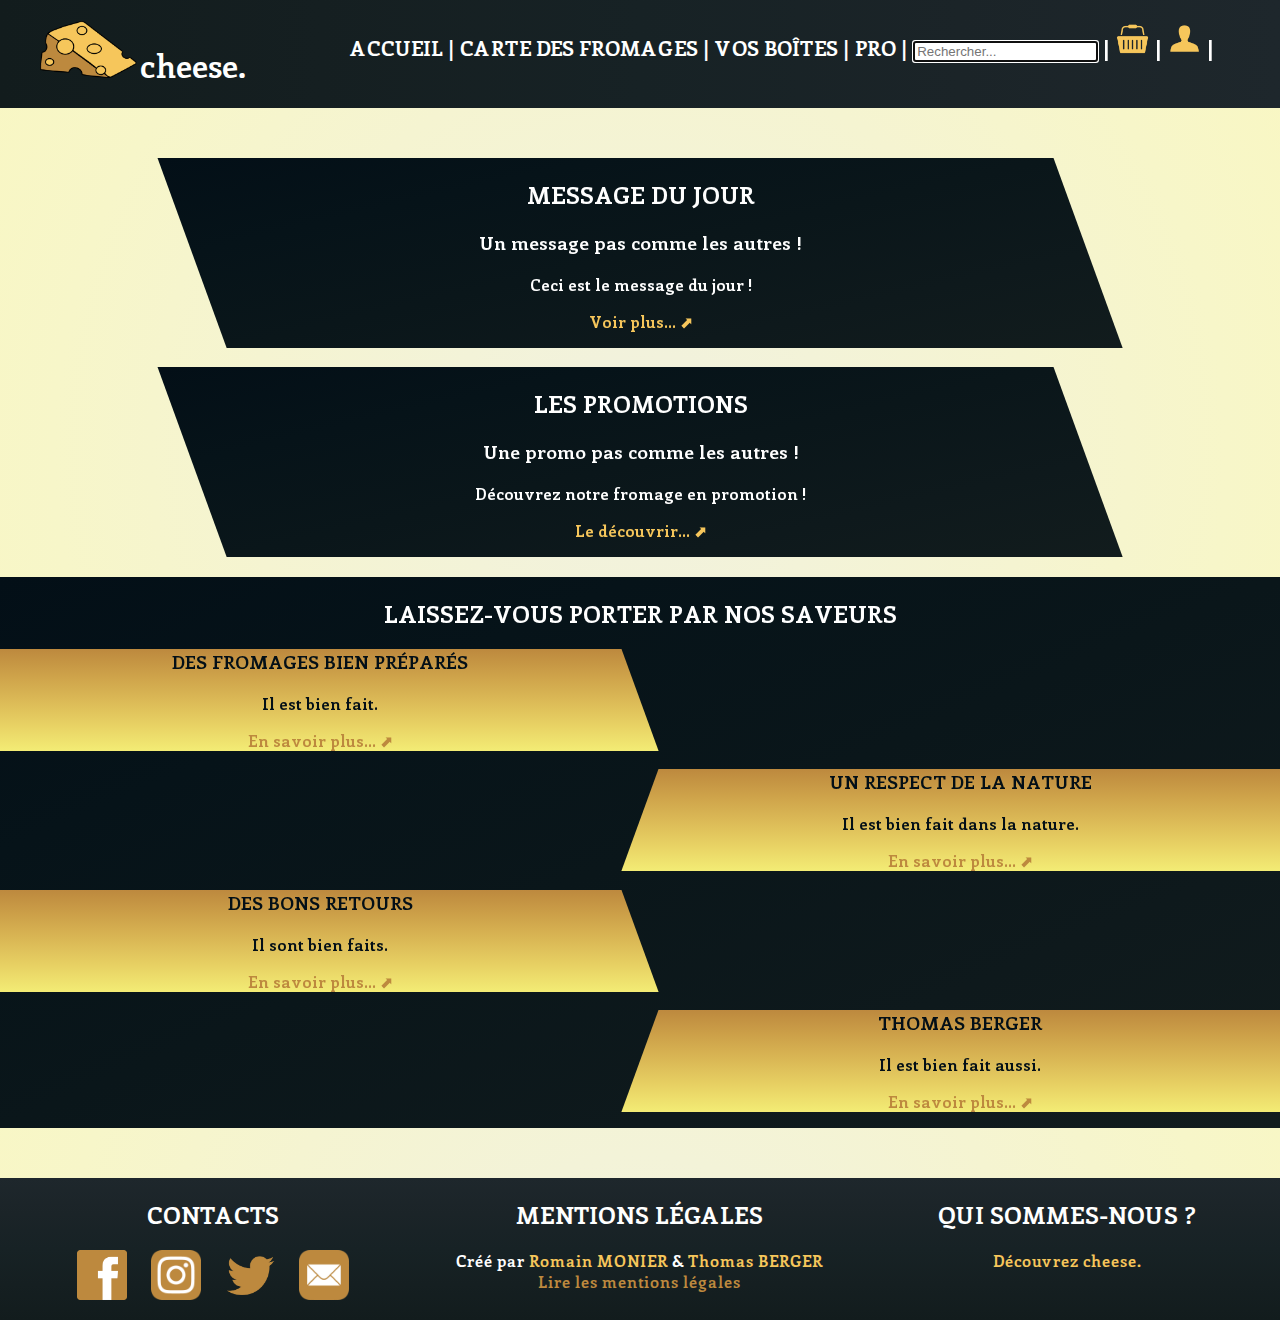
==== index.html @ 4c2a226d "Recentrage textes index" ====
<!DOCTYPE html>
<html lang="fr">
	<head>
		<title>cheese.</title>
		<link rel="stylesheet" type="text/css" href="assets/css/style.css" />
		<meta http-equiv="Content-Type" content="text/html; charset=UTF-8" />
		<meta name="viewport" content="width=device-width">
		<!-- ICÔNE -->
			<link rel="apple-touch-icon" sizes="180x180" href="assets/img/icons/apple-touch-icon.png">
			<link rel="icon" type="image/png" sizes="32x32" href="assets/img/icons/favicon-32x32.png">
			<link rel="icon" type="image/png" sizes="16x16" href="assets/img/icons/favicon-16x16.png">
			<link rel="manifest" href="assets/img/icons/site.webmanifest">
			<link rel="mask-icon" href="assets/img/icons/safari-pinned-tab.svg" color="#f6c65b">
			<link rel="shortcut icon" href="assets/img/icons/favicon.ico">
			<meta name="apple-mobile-web-app-title" content="cheese.">
			<meta name="application-name" content="cheese.">
			<meta name="msapplication-TileColor" content="#ffffff">
			<meta name="msapplication-config" content="assets/img/icons/browserconfig.xml">
			<meta name="theme-color" content="#ffffff">
		<!-- - - - - - - -->
	</head>
	<body>
	
		<header>
			<a href="index.html"><h1><img id="logo" src="assets/img/logo.png" alt="cheese." title="cheese." />cheese.</h1></a>
			<nav>
				<ul class="header_list">
					<li><a href="index.html">ACCUEIL</a></li>
					<li><a href="carte.html">CARTE DES FROMAGES</a></li>
					<li><a href="boites.html">VOS BOÎTES</a></li>
					<li><a href="pro.html">PRO</a></li>
					<li><input id="recherche" type="text" placeholder="Rechercher..." autofocus /></li>
					<li><a href="panier.html"><img id="panier" src="assets/img/panier.png" alt="Panier" title="Panier" /></a></li>
					<li><a href="client.html"><img id="connexion" src="assets/img/user.png" alt="Connexion" title="Connexion" /></a></li>
				</ul>
			</nav>
		</header>
		
		<main>
			<section id="msg_jour">
				<div class="centrer_skew">
					<h2>MESSAGE DU JOUR</h2>
					<article>
						<h3>Un message pas comme les autres !</h3>
						<p>Ceci est le message du jour !</p>
						<p><a target="_blank" rel="noopener noreferrer" href="https://medium.com/cheese." class="link_detail">Voir plus...</a></p>
					</article>
				</div>
			</section>
			<section id="promo_jour">
				<div class="centrer_skew">
					<h2>LES PROMOTIONS</h2>
					<article>
						<h3>Une promo pas comme les autres !</h3>
						<p>Découvrez notre fromage en promotion !</p>
						<p><a href="detail_produit.html" class="link_detail">Le découvrir...</a></p>
					</article>
				</div>
			</section>
			<section id="accueil_article">
				<h2>LAISSEZ-VOUS PORTER PAR NOS SAVEURS</h2>
				<article>
					<div class="centrer_skew">
						<h3>DES FROMAGES BIEN PRÉPARÉS</h3>
						<p>Il est bien fait.</p>
						<p><a href="" class="link_detail">En savoir plus...</a></p>
					</div>
				</article>
				<article>
					<div class="centrer_skew">
						<h3>UN RESPECT DE LA NATURE</h3>
						<p>Il est bien fait dans la nature.</p>
						<p><a href="" class="link_detail">En savoir plus...</a></p>
					</div>
				</article>
				<article>
					<div class="centrer_skew">
						<h3>DES BONS RETOURS</h3>
						<p>Il sont bien faits.</p>
						<p><a href="" class="link_detail">En savoir plus...</a></p>
					</div>
				</article>
				<article>
					<div class="centrer_skew">
						<h3>THOMAS BERGER</h3>
						<p>Il est bien fait aussi.</p>
						<p><a href="" class="link_detail">En savoir plus...</a></p>
					</div>
				</article>
			</section>
		</main>
		
		<footer>
			<section>
				<h2>CONTACTS</h2>
				<nav>
					<ul class="footer_list" id="footer_contacts">
						<li><a target="_blank" rel="noopener noreferrer" href="https://facebook.com/cheese."><img src="assets/img/facebook.png" alt="FACEBOOK" title="FACEBOOK" /></a></li>
						<li><a target="_blank" rel="noopener noreferrer" href="https://instagram.com/cheese."><img src="assets/img/instagram.png" alt="INSTAGRAM" title="INSTAGRAM" /></a></li>
						<li><a target="_blank" rel="noopener noreferrer" href="https://twitter.com/cheese."><img src="assets/img/twitter.png" alt="TWITTER" title="TWITTER" /></a></li>
						<li><a href="mailto:cheese-fromage@gmail.com"><img src="assets/img/mail.png" alt="MAIL" title="MAIL" /></a></li>
					</ul>
				</nav>
			</section>
			<section>
				<h2>MENTIONS LÉGALES</h2>
				<ul class="footer_list">
					<li>Créé par <a  target="_blank" rel="noopener noreferrer" href="https://github.com/rmonier">Romain MONIER</a> &amp; <a  target="_blank" rel="noopener noreferrer" href="https://github.com/Cannapaich">Thomas BERGER</a></li>
					<li><a href="">Lire les mentions légales</a></li>
				</ul>
			</section>
			<section>
				<h2>QUI SOMMES-NOUS ?</h2>
				<ul class="footer_list">
					<li><a href="cheese.html">Découvrez cheese.</a></li>
				</ul>
			</section>
		</footer>
		
	</body>
</html>
---- assets/css/style.css ----
@font-face
{
	font-family: "Enriqueta Bold";
	font-weight: normal;
	font-style: normal;
	src:	url("../font/Enriqueta-Bold.woff2") format("woff2"),
			url("../font/Enriqueta-Bold.woff") format("woff"),
			url("../font/Enriqueta-Bold.ttf") format("truetype"),
			url("../font/Enriqueta-Bold.otf") format("opentype");
}

body
{
	font-family: "Enriqueta Bold", "sans-serif";
	margin: 0;
	padding: 0;
	width: 100vw;
	height: 100vh;
	display: grid;
	grid-gap: 50px;
	grid-template-areas: 
		"header"
		"main"
		"footer";
	grid-template-columns: 1fr;
	grid-template-rows: auto 1fr auto;
	background-image: radial-gradient(circle, #f1f1df, #f3f3d8, #f5f4d1, #f7f6c9, #f9f7c2);
	overflow-x: hidden;
}

ul
{
	padding: 0;
}

header
{
	grid-area: header;
	background-image: linear-gradient(to right, #121c1d, #151f21, #172225, #1b2428, #1e272c);
	margin: 0;
	display: grid;
	grid-auto-columns: 2fr 7fr;
	grid-auto-flow: column;
	text-align: center;
	color: #FFFFFF;
}

header h1, header ul, header ul li, footer ul li
{
	display: inline-block;
}

header nav ul
{
	font-size: 1.3em;
}

header nav ul li::after
{
	content: " | ";
}

header a
{
	text-decoration: none;
	color: #FFFFFF;
}

header #logo
{
	width: 100px;
	height: auto;
}

.header_list img
{
	width: 35px;
	height: auto;
}

footer
{
	grid-area: footer;
	background-image: linear-gradient(to bottom, #1e272c, #1b2428, #172225, #151f21, #121c1d);
	margin: 0;
	display: grid;
	grid-auto-columns: 1fr;
	grid-auto-flow: column;
	text-align: center;
	color: #FFFFFF;
}

footer ul:not(#footer_contacts) li
{
	display: block;
}

footer a, main a
{
	text-decoration: none;
	color: #F6C65B;
}

footer a:visited, main a:visited
{
	text-decoration: none;
	color: #BD893E;
}

#footer_contacts img
{
	width: 50px;
	height: auto;
	margin-left: 10px;
	margin-right: 10px;
}

main
{
	grid-area: main;
	margin: 0;
	padding: 0;
	width: 100vw;
	display: grid;
	grid-auto-columns: 1fr;
	grid-auto-flow: row;
	grid-row-gap: 20px;
	text-align: center;
	color: #030F17;
}

#msg_jour, #promo_jour
{
	width: 70vw;
	height: auto;
	margin: auto;
	overflow: hidden;
	background-image: linear-gradient(to right bottom, #030f17, #061319, #0a161a, #0e191c, #121c1d);
	transform: skew(20deg);
}

#msg_jour > *, #promo_jour > *
{
	transform: skew(-20deg);
	color: #FFFFFF;
}

#accueil_article
{
	width: 100vw;
	height: auto;
	margin: auto;
	overflow: hidden;
	background-image: linear-gradient(to right bottom, #030f17, #061319, #0a161a, #0e191c, #121c1d);
	color: #FFFFFF;
}

#accueil_article article
{
	width: 50vw;
	height: auto;
	margin: auto;
	background-image: linear-gradient(to top, #f3ec75, #e8d264, #dbb956, #cda149, #bd893e);
	color: #030F17;
}

#accueil_article article:nth-of-type(2n+1)
{
	transform: skew(20deg);
	margin-left: -20px;
	padding-left: 20px;
}

#accueil_article article:nth-of-type(2n)
{
	transform: skew(-20deg);
	margin-right: -20px;
	padding-right: 20px;
}

#accueil_article article:nth-of-type(2n+1) > *
{
	transform: skew(-20deg);
}

#accueil_article article:nth-of-type(2n) > *
{
	transform: skew(20deg);
}

.centrer_skew
{
	text-align: center;
}

.link_detail::after
{
	content: " ⬈";
}

@media all and (max-width: 1105px)
{
	header #logo
	{
		width: 50px;
	}
	
	.header_list img
	{
		width: 25px;
	}

	footer
	{
		grid-auto-flow: row;
	}
	
	#footer_contacts
	{
		grid-template-columns: 1fr;
	}

	#footer_contacts img
	{
		width: 40%;
	}
}
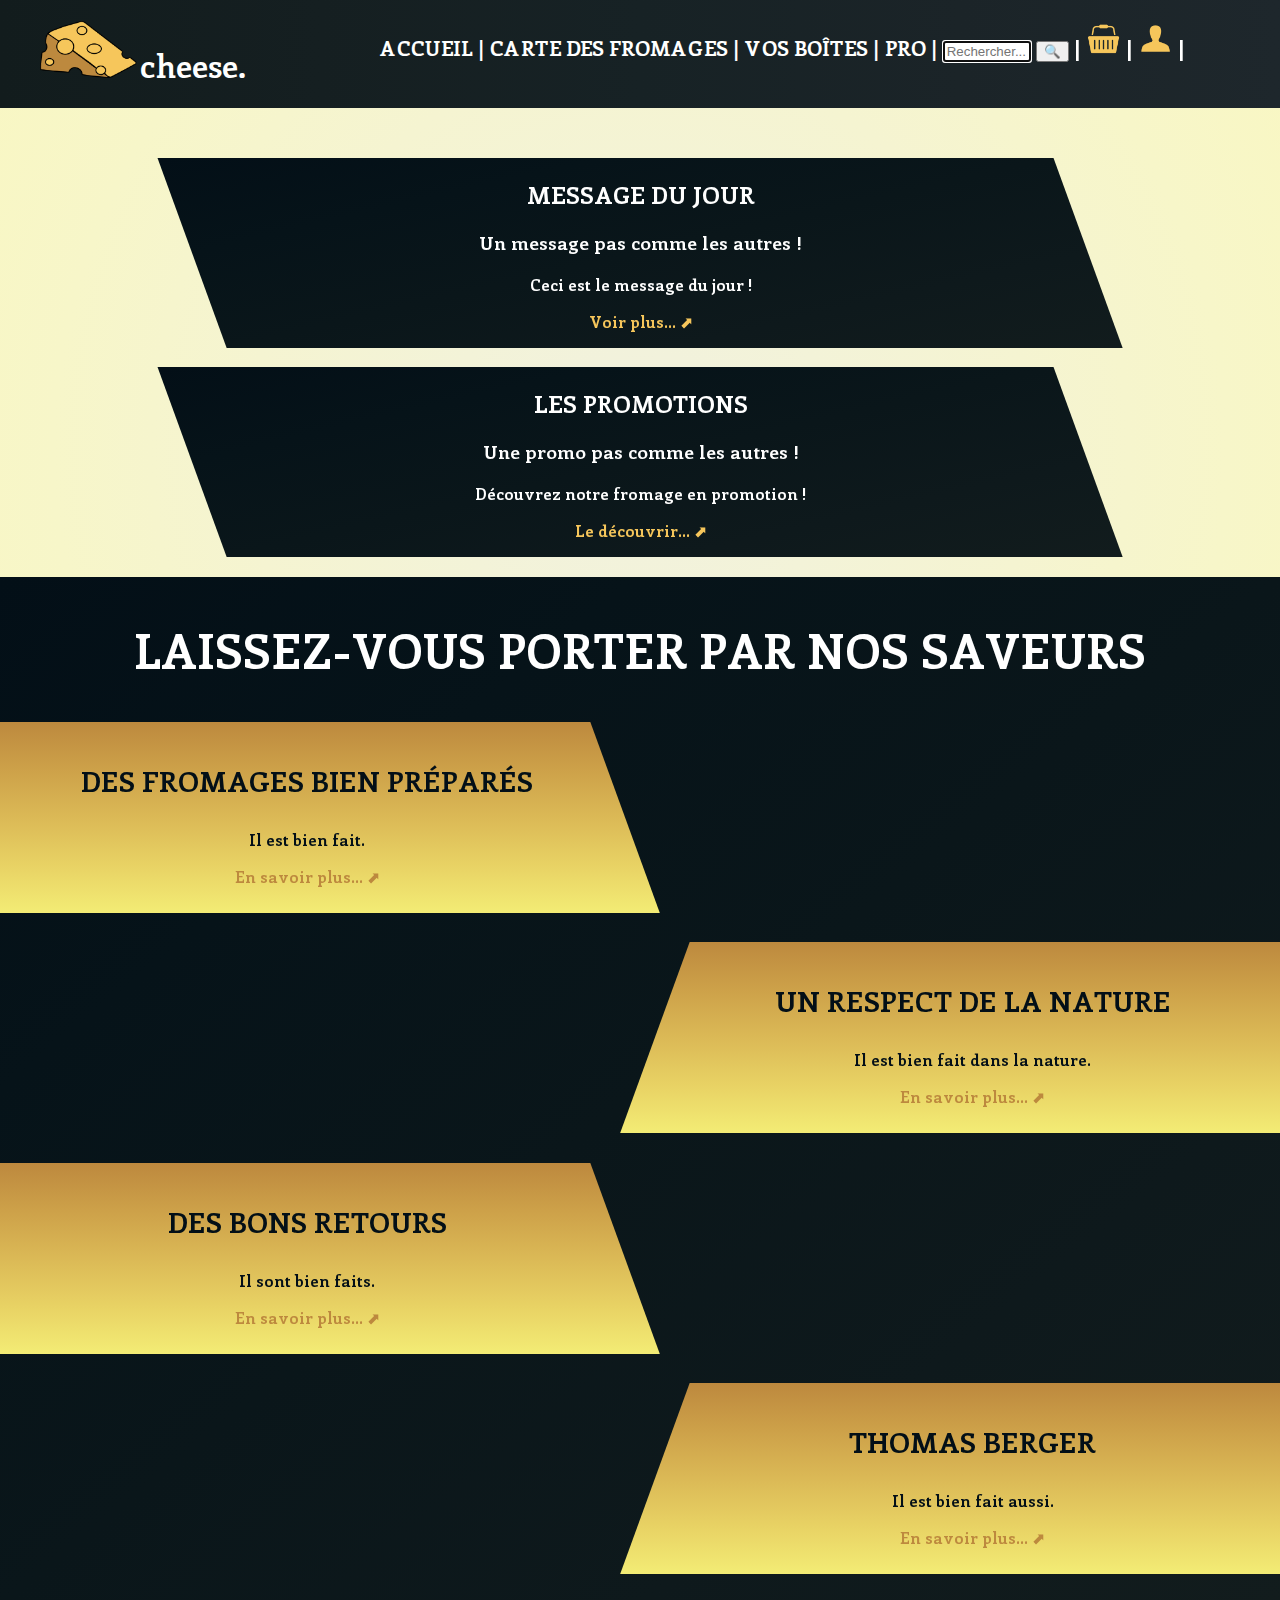
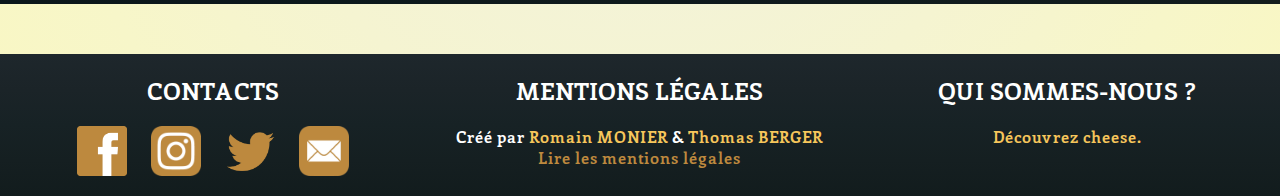
==== commit 223e53dd: "Ajout de la carte des fromages" ====
--- a/index.html
+++ b/index.html
@@ -3,6 +3,7 @@
 	<head>
 		<title>cheese.</title>
 		<link rel="stylesheet" type="text/css" href="assets/css/style.css" />
+		<link rel="stylesheet" type="text/css" href="assets/css/accueil.css" />
 		<meta http-equiv="Content-Type" content="text/html; charset=UTF-8" />
 		<meta name="viewport" content="width=device-width">
 		<!-- ICÔNE -->
@@ -29,7 +30,12 @@
 					<li><a href="carte.html">CARTE DES FROMAGES</a></li>
 					<li><a href="boites.html">VOS BOÎTES</a></li>
 					<li><a href="pro.html">PRO</a></li>
-					<li><input id="recherche" type="text" placeholder="Rechercher..." autofocus /></li>
+					<li>
+						<form action="carte.html" method="POST">
+							<label for="recherche"><input name="recherche" id="recherche" type="text" placeholder="Rechercher..." autofocus /></label>
+							<input type="submit" value="🔍" />
+						</form>
+					</li>
 					<li><a href="panier.html"><img id="panier" src="assets/img/panier.png" alt="Panier" title="Panier" /></a></li>
 					<li><a href="client.html"><img id="connexion" src="assets/img/user.png" alt="Connexion" title="Connexion" /></a></li>
 				</ul>
--- a/assets/css/style.css
+++ b/assets/css/style.css
@@ -66,9 +66,20 @@
 	color: #FFFFFF;
 }
 
+header form
+{
+	display: inline-block;
+}
+
 header #logo
 {
 	width: 100px;
+	height: auto;
+}
+
+header #recherche
+{
+	width: 80px;
 	height: auto;
 }
 
@@ -76,6 +87,11 @@
 {
 	width: 35px;
 	height: auto;
+}
+
+.header_list a:hover
+{
+	opacity: 0.9;
 }
 
 footer
@@ -107,6 +123,11 @@
 	color: #BD893E;
 }
 
+footer a:hover
+{
+	opacity: 0.7;
+}
+
 #footer_contacts img
 {
 	width: 50px;
@@ -115,77 +136,9 @@
 	margin-right: 10px;
 }
 
-main
+a
 {
-	grid-area: main;
-	margin: 0;
-	padding: 0;
-	width: 100vw;
-	display: grid;
-	grid-auto-columns: 1fr;
-	grid-auto-flow: row;
-	grid-row-gap: 20px;
-	text-align: center;
-	color: #030F17;
-}
-
-#msg_jour, #promo_jour
-{
-	width: 70vw;
-	height: auto;
-	margin: auto;
-	overflow: hidden;
-	background-image: linear-gradient(to right bottom, #030f17, #061319, #0a161a, #0e191c, #121c1d);
-	transform: skew(20deg);
-}
-
-#msg_jour > *, #promo_jour > *
-{
-	transform: skew(-20deg);
-	color: #FFFFFF;
-}
-
-#accueil_article
-{
-	width: 100vw;
-	height: auto;
-	margin: auto;
-	overflow: hidden;
-	background-image: linear-gradient(to right bottom, #030f17, #061319, #0a161a, #0e191c, #121c1d);
-	color: #FFFFFF;
-}
-
-#accueil_article article
-{
-	width: 50vw;
-	height: auto;
-	margin: auto;
-	background-image: linear-gradient(to top, #f3ec75, #e8d264, #dbb956, #cda149, #bd893e);
-	color: #030F17;
-}
-
-#accueil_article article:nth-of-type(2n+1)
-{
-	transform: skew(20deg);
-	margin-left: -20px;
-	padding-left: 20px;
-}
-
-#accueil_article article:nth-of-type(2n)
-{
-	transform: skew(-20deg);
-	margin-right: -20px;
-	padding-right: 20px;
-}
-
-#accueil_article article:nth-of-type(2n+1) > *
-{
-	transform: skew(-20deg);
-}
-
-#accueil_article article:nth-of-type(2n) > *
-{
-	transform: skew(20deg);
+	transition: opacity 0.2s ease;
 }
 
 .centrer_skew
--- a/assets/css/accueil.css
+++ b/assets/css/accueil.css
@@ -0,0 +1,103 @@
+main
+{
+	grid-area: main;
+	margin: 0;
+	padding: 0;
+	width: 100vw;
+	display: grid;
+	grid-auto-columns: 1fr;
+	grid-auto-flow: row;
+	grid-row-gap: 20px;
+	text-align: center;
+	color: #030F17;
+}
+
+main a:hover
+{
+	opacity: 0.7;
+}
+
+#msg_jour, #promo_jour
+{
+	width: 70vw;
+	height: auto;
+	margin: auto;
+	overflow: hidden;
+	background-image: linear-gradient(to right bottom, #030f17, #061319, #0a161a, #0e191c, #121c1d);
+	transform: skew(20deg);
+}
+
+#msg_jour > *, #promo_jour > *
+{
+	transform: skew(-20deg);
+	color: #FFFFFF;
+}
+
+#accueil_article
+{
+	width: 100vw;
+	height: auto;
+	margin: auto;
+	overflow: hidden;
+	background-image: linear-gradient(to right bottom, #030f17, #061319, #0a161a, #0e191c, #121c1d);
+	color: #FFFFFF;
+}
+
+#accueil_article h2
+{
+	font-size: 3em;
+}
+
+#accueil_article h3
+{
+	font-size: 1.8em;
+}
+
+#accueil_article article
+{
+	width: 50vw;
+	height: auto;
+	margin: auto;
+	margin-bottom: 30px;
+	padding-bottom: 10px;
+	padding-top: 10px;
+	background-image: linear-gradient(to top, #f3ec75, #e8d264, #dbb956, #cda149, #bd893e);
+	color: #030F17;
+}
+
+#accueil_article article:nth-of-type(2n+1)
+{
+	transform: skew(20deg);
+	margin-left: -35px;
+	padding-left: 20px;
+}
+
+#accueil_article article:nth-of-type(2n)
+{
+	transform: skew(-20deg);
+	margin-right: -35px;
+	padding-right: 20px;
+}
+
+#accueil_article article:nth-of-type(2n+1) > *
+{
+	transform: skew(-20deg);
+}
+
+#accueil_article article:nth-of-type(2n) > *
+{
+	transform: skew(20deg);
+}
+
+@media all and (max-width: 1105px)
+{
+	#accueil_article h2
+	{
+		font-size: 2em;
+	}
+
+	#accueil_article h3
+	{
+		font-size: 1.2em;
+	}
+}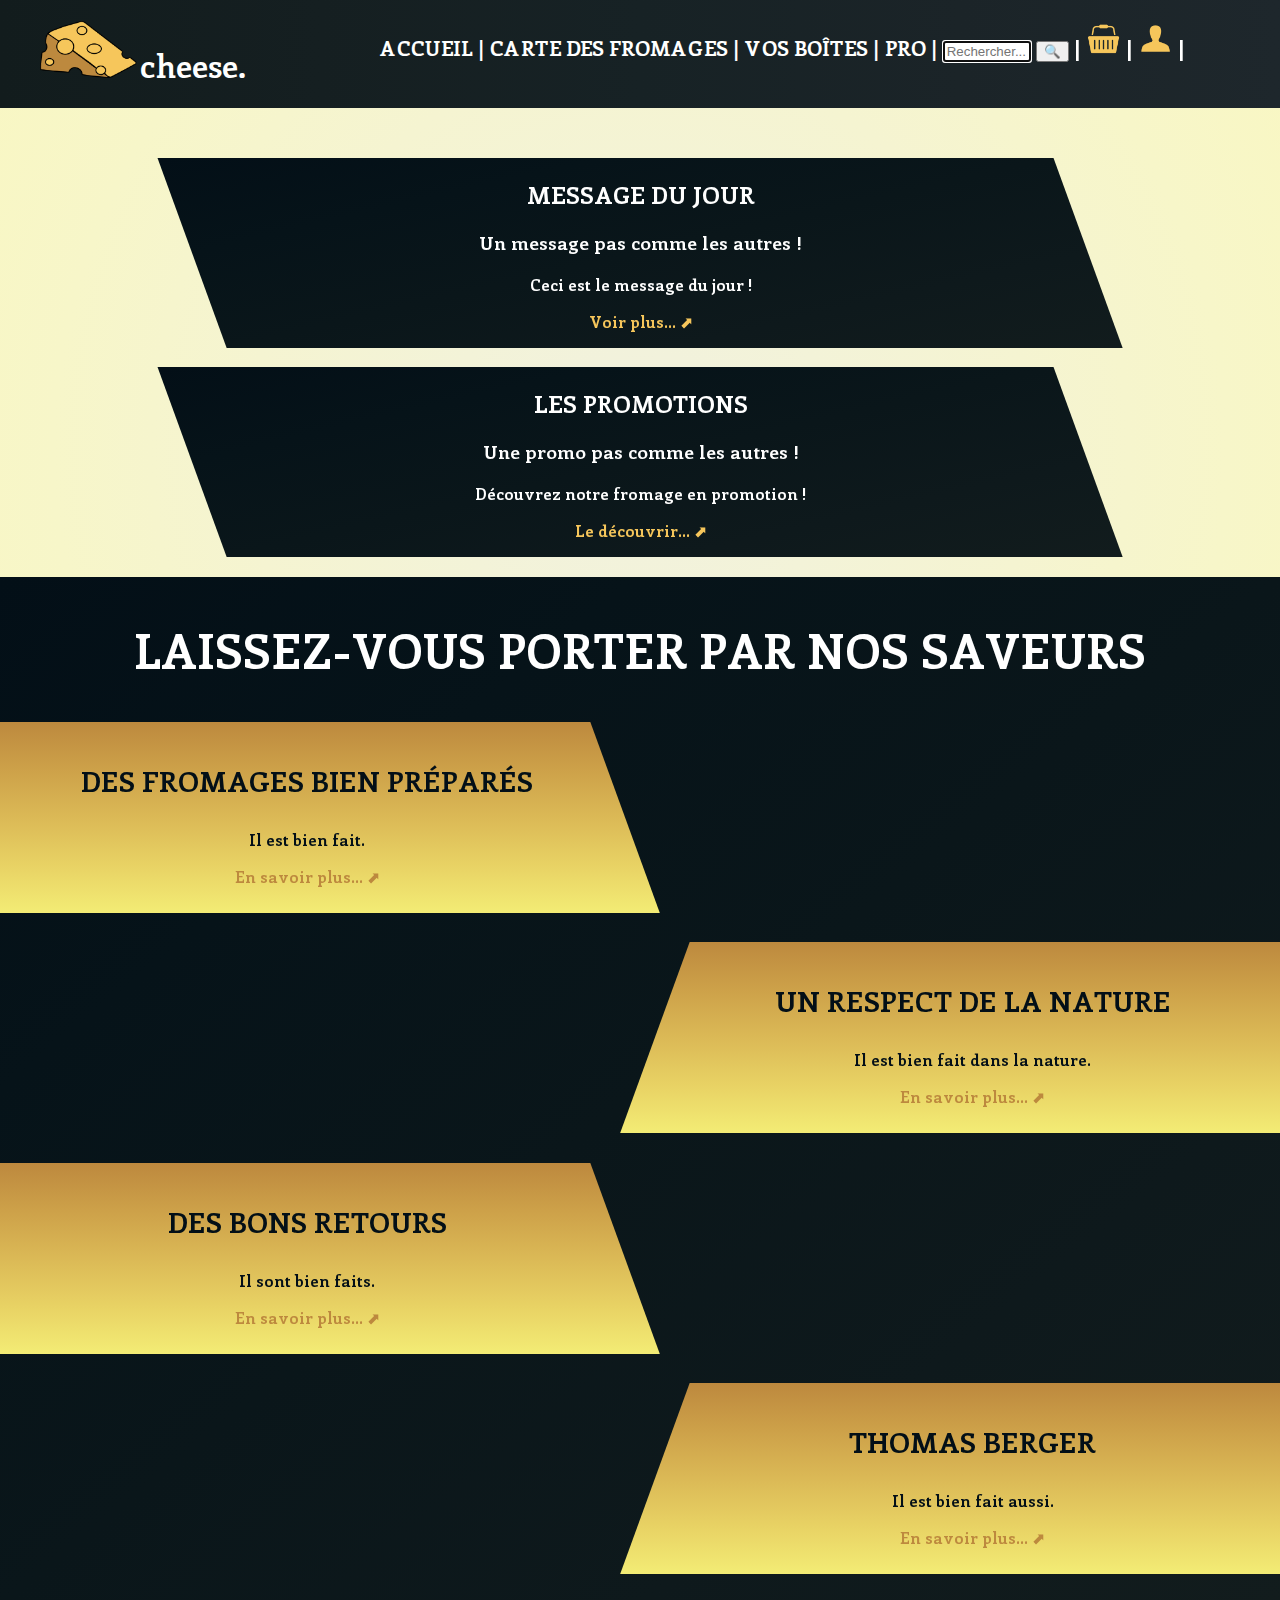
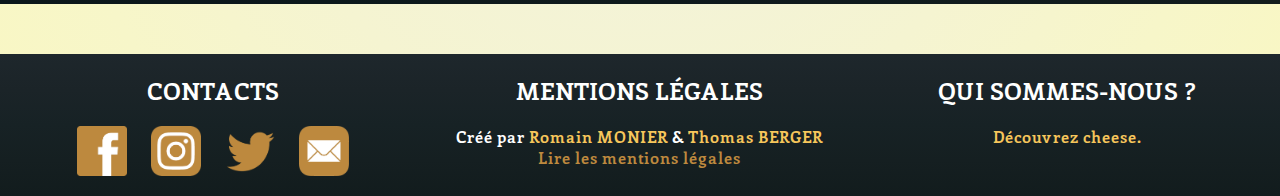
==== commit b1c88c37: "Ajout menu header responsive" ====
--- a/index.html
+++ b/index.html
@@ -25,6 +25,7 @@
 		<header>
 			<a href="index.html"><h1><img id="logo" src="assets/img/logo.png" alt="cheese." title="cheese." />cheese.</h1></a>
 			<nav>
+				<input type="checkbox" class="header_dropdown" id="h_dropcheck" value="" name="h_dropcheck"><label  class="header_dropdown" for="h_dropcheck"><span id="h_dropsign_open">≡</span><span id="h_dropsign_close">⮉</span></label>
 				<ul class="header_list">
 					<li><a href="index.html">ACCUEIL</a></li>
 					<li><a href="carte.html">CARTE DES FROMAGES</a></li>
--- a/assets/css/style.css
+++ b/assets/css/style.css
@@ -83,13 +83,28 @@
 	height: auto;
 }
 
-.header_list img
+header #h_dropcheck
+{
+	display: none;
+}
+
+header .header_dropdown
+{
+	display: none;
+}
+	
+header #h_dropsign_close
+{
+	display: none;
+}
+
+header .header_list img
 {
 	width: 35px;
 	height: auto;
 }
 
-.header_list a:hover
+header .header_list a:hover
 {
 	opacity: 0.9;
 }
@@ -153,15 +168,59 @@
 
 @media all and (max-width: 1105px)
 {
+	header
+	{
+		grid-auto-columns: 1fr;
+		grid-auto-flow: row;
+	}
+	
+	header h1 *
+	{
+		display: block;
+		margin: auto;
+	}
+	
 	header #logo
 	{
 		width: 50px;
 	}
 	
-	.header_list img
+	header .header_list img
 	{
 		width: 25px;
 	}
+	
+	header .header_list
+	{
+		display: none;
+	}
+	
+	header .header_dropdown
+	{
+		display: grid;
+		margin-bottom: 20px;
+		font-size: 5em;
+	}
+	
+	header #h_dropcheck:checked ~ .header_list
+	{
+		display: grid;	
+	}
+	
+	header #h_dropcheck:checked ~ label #h_dropsign_open
+	{
+		display: none;
+	}
+	
+	header #h_dropcheck:checked ~ label #h_dropsign_close
+	{
+		display: grid;	
+	}
+	
+	header nav ul li::after
+	{
+		content: none;
+	}
 
 	footer
 	{
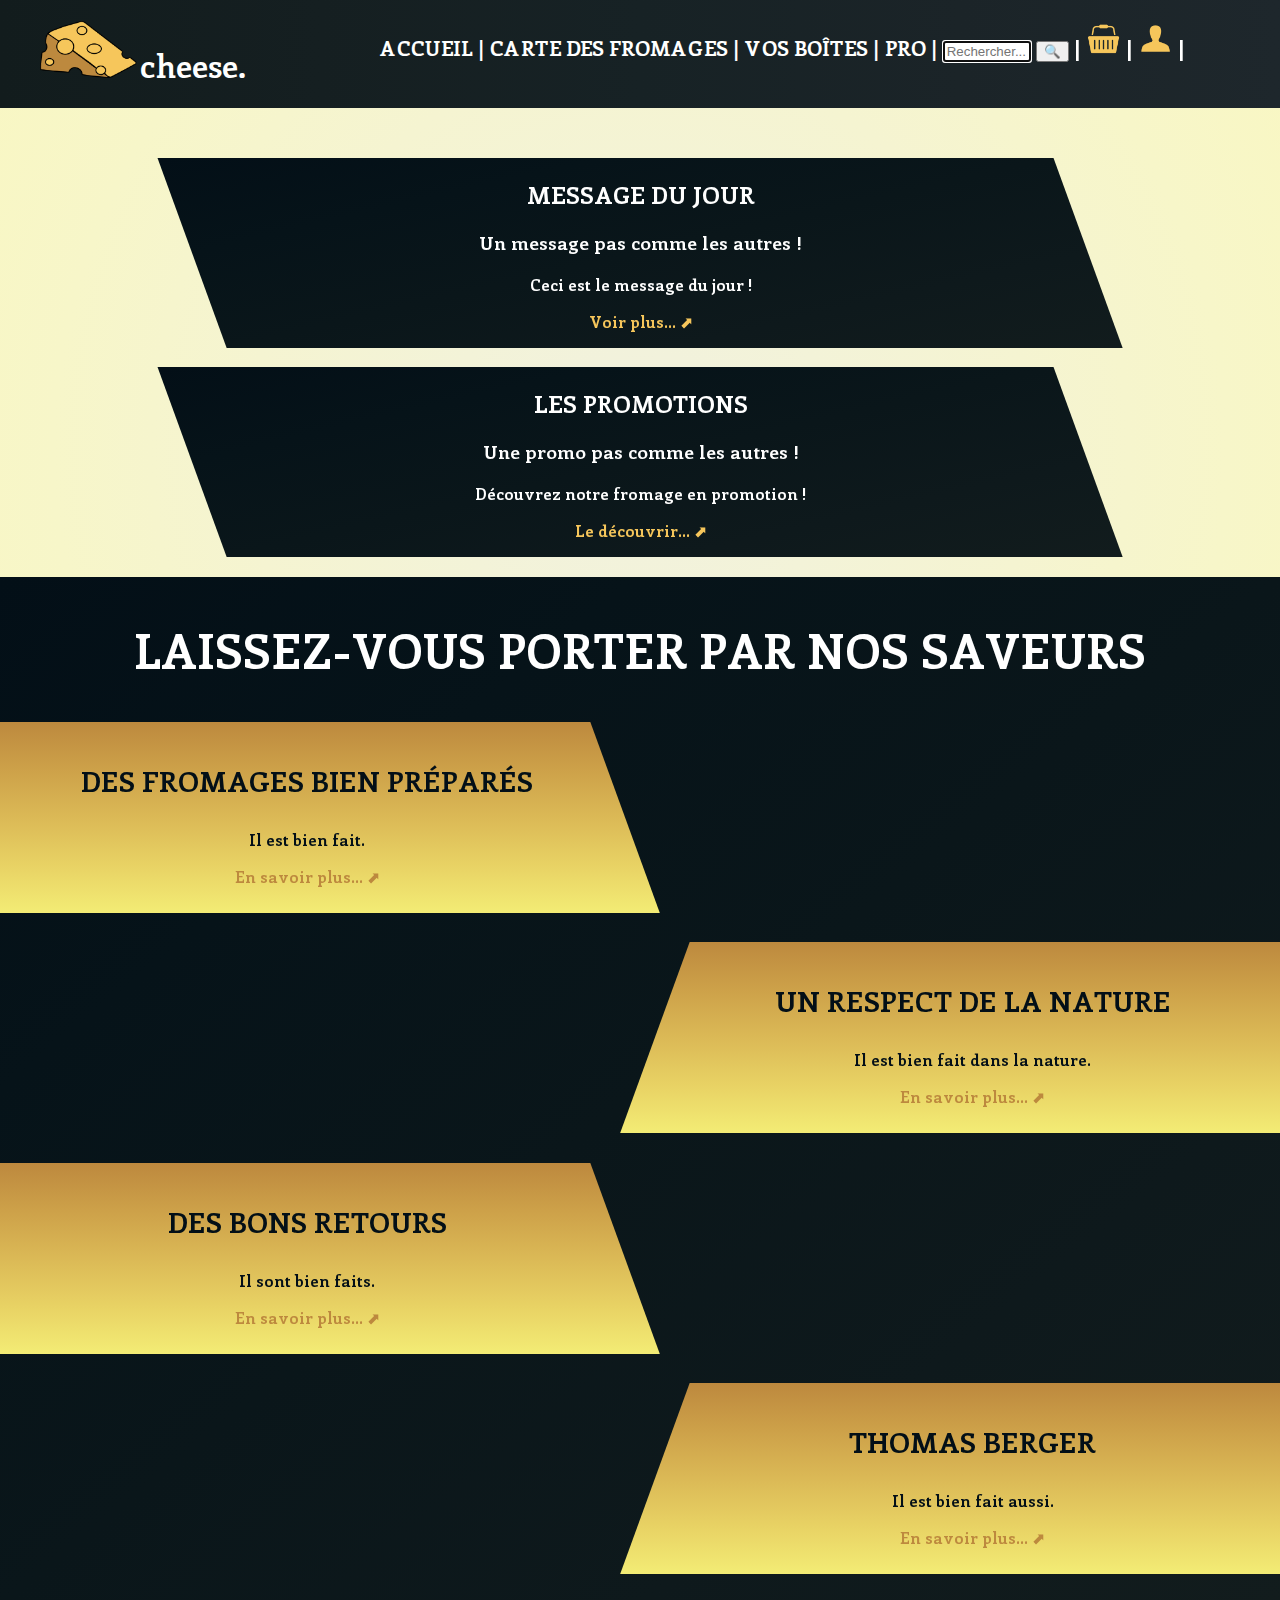
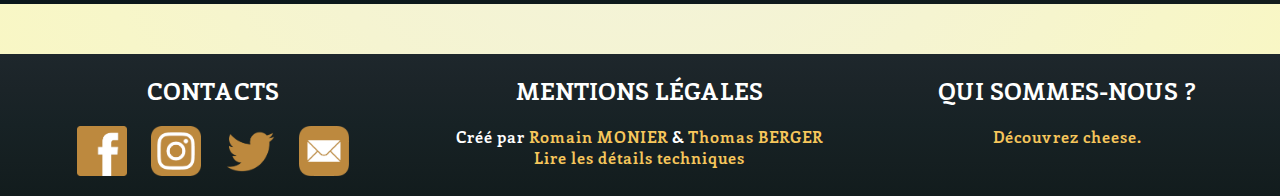
==== commit 07d0c0ff: "Ajout des détails techniques + début remplissage qui sommes nous" ====
--- a/index.html
+++ b/index.html
@@ -24,8 +24,8 @@
 	
 		<header>
 			<a href="index.html"><h1><img id="logo" src="assets/img/logo.png" alt="cheese." title="cheese." />cheese.</h1></a>
+			<input type="checkbox" class="header_dropdown" id="h_dropcheck" value="" name="h_dropcheck"><label class="header_dropdown" for="h_dropcheck"><span id="h_dropsign_open">≡</span><span id="h_dropsign_close">🞨</span></label>
 			<nav>
-				<input type="checkbox" class="header_dropdown" id="h_dropcheck" value="" name="h_dropcheck"><label  class="header_dropdown" for="h_dropcheck"><span id="h_dropsign_open">≡</span><span id="h_dropsign_close">⮉</span></label>
 				<ul class="header_list">
 					<li><a href="index.html">ACCUEIL</a></li>
 					<li><a href="carte.html">CARTE DES FROMAGES</a></li>
@@ -113,7 +113,7 @@
 				<h2>MENTIONS LÉGALES</h2>
 				<ul class="footer_list">
 					<li>Créé par <a  target="_blank" rel="noopener noreferrer" href="https://github.com/rmonier">Romain MONIER</a> &amp; <a  target="_blank" rel="noopener noreferrer" href="https://github.com/Cannapaich">Thomas BERGER</a></li>
-					<li><a href="">Lire les mentions légales</a></li>
+					<li><a href="tech.html">Lire les détails techniques</a></li>
 				</ul>
 			</section>
 			<section>
--- a/assets/css/style.css
+++ b/assets/css/style.css
@@ -45,6 +45,11 @@
 	color: #FFFFFF;
 }
 
+header h1
+{
+	font-size: 2em;
+}
+
 header h1, header ul, header ul li, footer ul li
 {
 	display: inline-block;
@@ -170,8 +175,13 @@
 {
 	header
 	{
-		grid-auto-columns: 1fr;
+		grid-template-columns: 1fr 1fr;
 		grid-auto-flow: row;
+	}
+	
+	header nav
+	{
+		grid-column: 1 / -1;
 	}
 	
 	header h1 *
@@ -185,38 +195,47 @@
 		width: 50px;
 	}
 	
+	header .header_list
+	{
+		display: none;
+	}
+	
 	header .header_list img
 	{
 		width: 25px;
 	}
 	
-	header .header_list
-	{
-		display: none;
-	}
-	
 	header .header_dropdown
 	{
+		transition: opacity 0.2s ease;
 		display: grid;
 		margin-bottom: 20px;
 		font-size: 5em;
-	}
-	
-	header #h_dropcheck:checked ~ .header_list
+		cursor: pointer;
+	}
+	
+	header .header_dropdown:hover
+	{
+		opacity: 0.7;
+	}
+	
+	header #h_dropcheck:checked ~ nav .header_list
+	{
+		display: grid;
+		grid-template-columns: 1fr;
+		grid-auto-flow: row;
+	}
+	
+	header #h_dropcheck:checked ~ label #h_dropsign_open
+	{
+		display: none;
+	}
+	
+	header #h_dropcheck:checked ~ label #h_dropsign_close
 	{
 		display: grid;	
 	}
 	
-	header #h_dropcheck:checked ~ label #h_dropsign_open
-	{
-		display: none;
-	}
-	
-	header #h_dropcheck:checked ~ label #h_dropsign_close
-	{
-		display: grid;	
-	}
-	
 	header nav ul li::after
 	{
 		content: none;
@@ -229,6 +248,21 @@
 	
 	#footer_contacts
 	{
+		display: grid;
+		grid-template-columns: 1fr 1fr;
+	}
+
+	#footer_contacts img
+	{
+		width: 50%;
+	}
+}
+
+@media all and (max-width: 650px)
+{
+	#footer_contacts
+	{
+		display: grid;
 		grid-template-columns: 1fr;
 	}
 
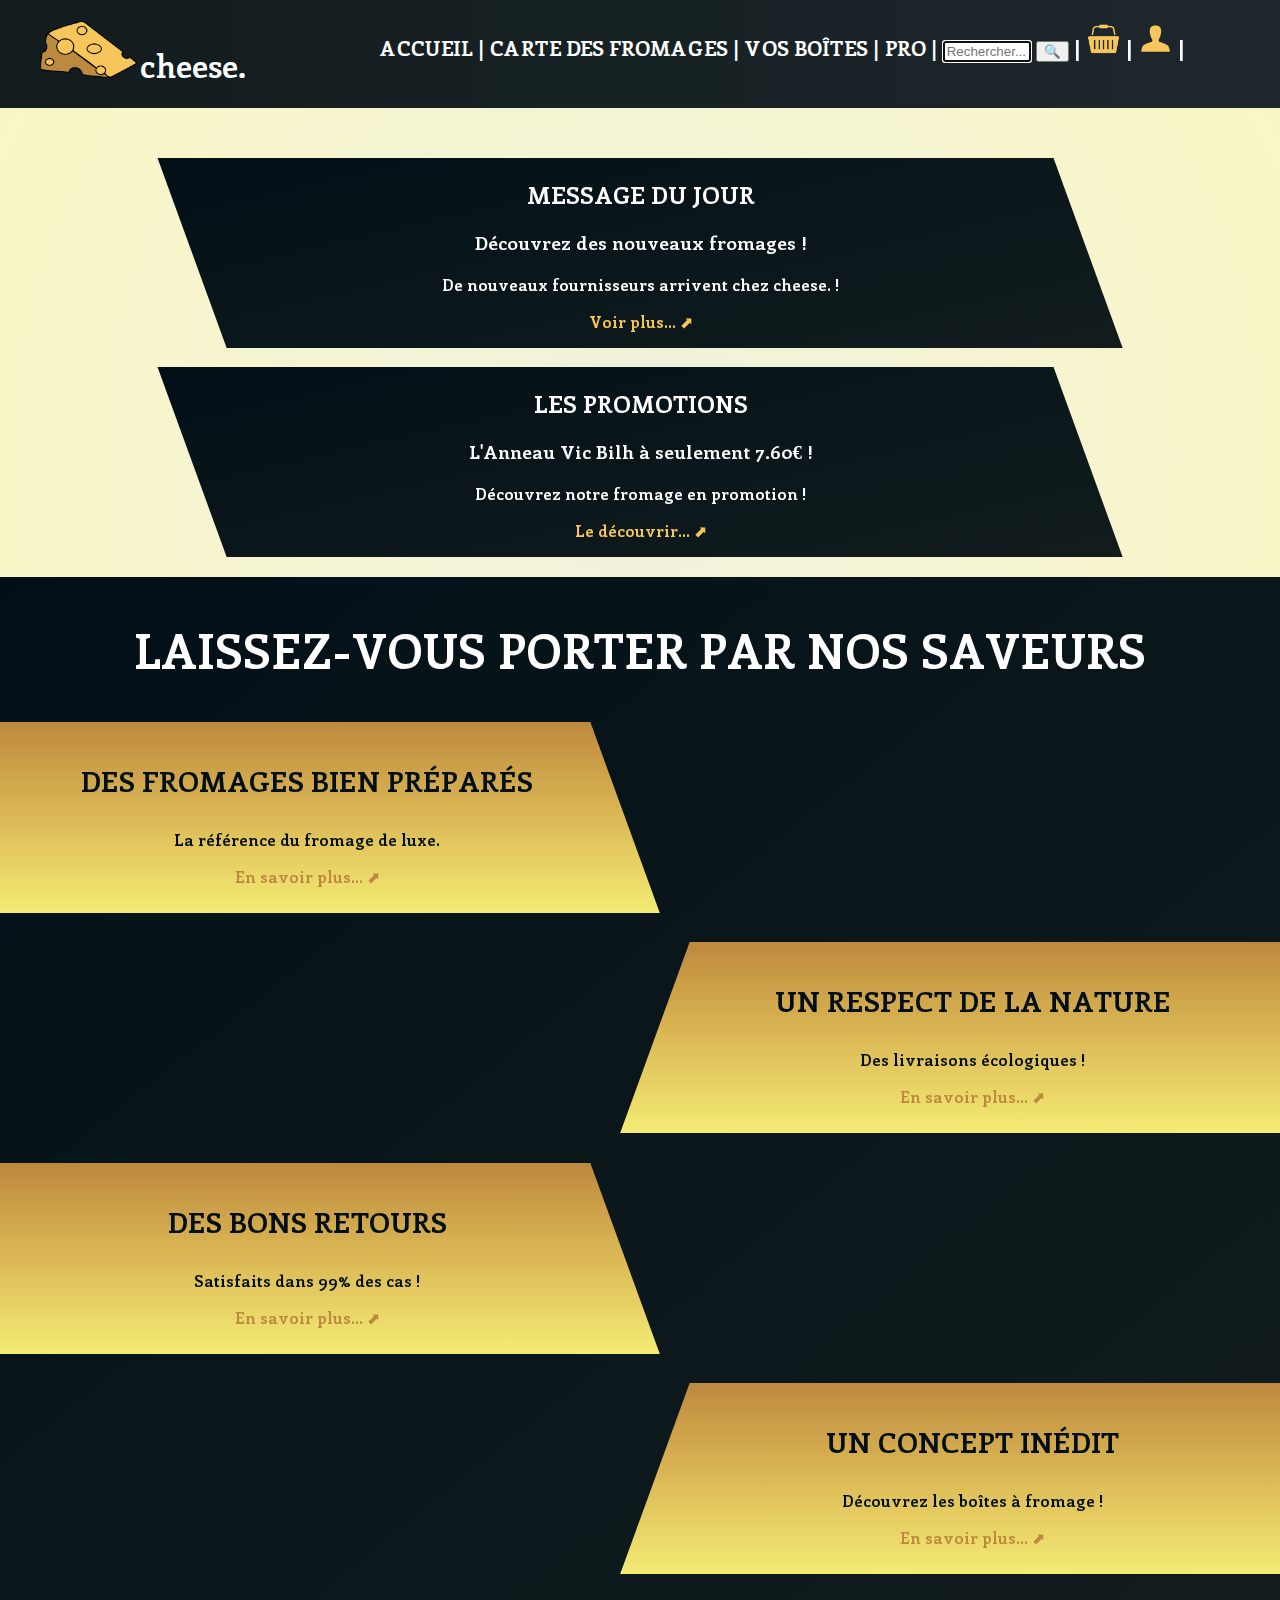
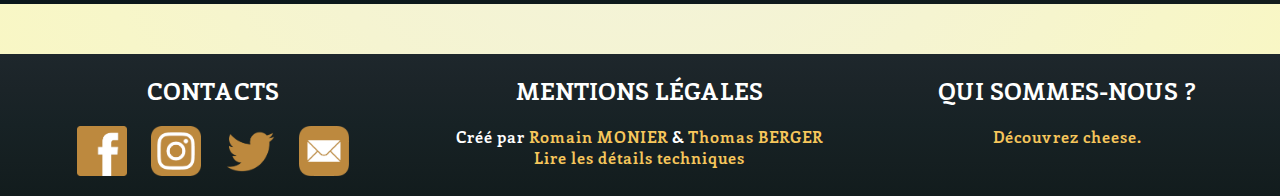
==== commit d904e3ef: "Remplissage du site" ====
--- a/index.html
+++ b/index.html
@@ -48,8 +48,8 @@
 				<div class="centrer_skew">
 					<h2>MESSAGE DU JOUR</h2>
 					<article>
-						<h3>Un message pas comme les autres !</h3>
-						<p>Ceci est le message du jour !</p>
+						<h3>Découvrez des nouveaux fromages !</h3>
+						<p>De nouveaux fournisseurs arrivent chez cheese. !</p>
 						<p><a target="_blank" rel="noopener noreferrer" href="https://medium.com/cheese." class="link_detail">Voir plus...</a></p>
 					</article>
 				</div>
@@ -58,7 +58,7 @@
 				<div class="centrer_skew">
 					<h2>LES PROMOTIONS</h2>
 					<article>
-						<h3>Une promo pas comme les autres !</h3>
+						<h3>L'Anneau Vic Bilh à seulement 7.60€ !</h3>
 						<p>Découvrez notre fromage en promotion !</p>
 						<p><a href="detail_produit.html" class="link_detail">Le découvrir...</a></p>
 					</article>
@@ -69,29 +69,29 @@
 				<article>
 					<div class="centrer_skew">
 						<h3>DES FROMAGES BIEN PRÉPARÉS</h3>
-						<p>Il est bien fait.</p>
-						<p><a href="" class="link_detail">En savoir plus...</a></p>
+						<p>La référence du fromage de luxe.</p>
+						<p><a href="cheese.html#producteur" class="link_detail">En savoir plus...</a></p>
 					</div>
 				</article>
 				<article>
 					<div class="centrer_skew">
 						<h3>UN RESPECT DE LA NATURE</h3>
-						<p>Il est bien fait dans la nature.</p>
-						<p><a href="" class="link_detail">En savoir plus...</a></p>
+						<p>Des livraisons écologiques !</p>
+						<p><a href="cheese.html#livraison" class="link_detail">En savoir plus...</a></p>
 					</div>
 				</article>
 				<article>
 					<div class="centrer_skew">
 						<h3>DES BONS RETOURS</h3>
-						<p>Il sont bien faits.</p>
-						<p><a href="" class="link_detail">En savoir plus...</a></p>
+						<p>Satisfaits dans 99% des cas !</p>
+						<p><a href="cheese.html#producteur" class="link_detail">En savoir plus...</a></p>
 					</div>
 				</article>
 				<article>
 					<div class="centrer_skew">
-						<h3>THOMAS BERGER</h3>
-						<p>Il est bien fait aussi.</p>
-						<p><a href="" class="link_detail">En savoir plus...</a></p>
+						<h3>UN CONCEPT INÉDIT</h3>
+						<p>Découvrez les boîtes à fromage !</p>
+						<p><a href="cheese.html#boites" class="link_detail">En savoir plus...</a></p>
 					</div>
 				</article>
 			</section>
--- a/assets/css/style.css
+++ b/assets/css/style.css
@@ -1,4 +1,4 @@
-@font-face
+﻿@font-face
 {
 	font-family: "Enriqueta Bold";
 	font-weight: normal;
@@ -111,7 +111,7 @@
 
 header .header_list a:hover
 {
-	opacity: 0.9;
+	opacity: 0.4;
 }
 
 footer
--- a/assets/css/accueil.css
+++ b/assets/css/accueil.css
@@ -53,6 +53,11 @@
 	font-size: 1.8em;
 }
 
+#accueil_article article .link_detail
+{
+	color: #BD893E;
+}
+
 #accueil_article article
 {
 	width: 50vw;
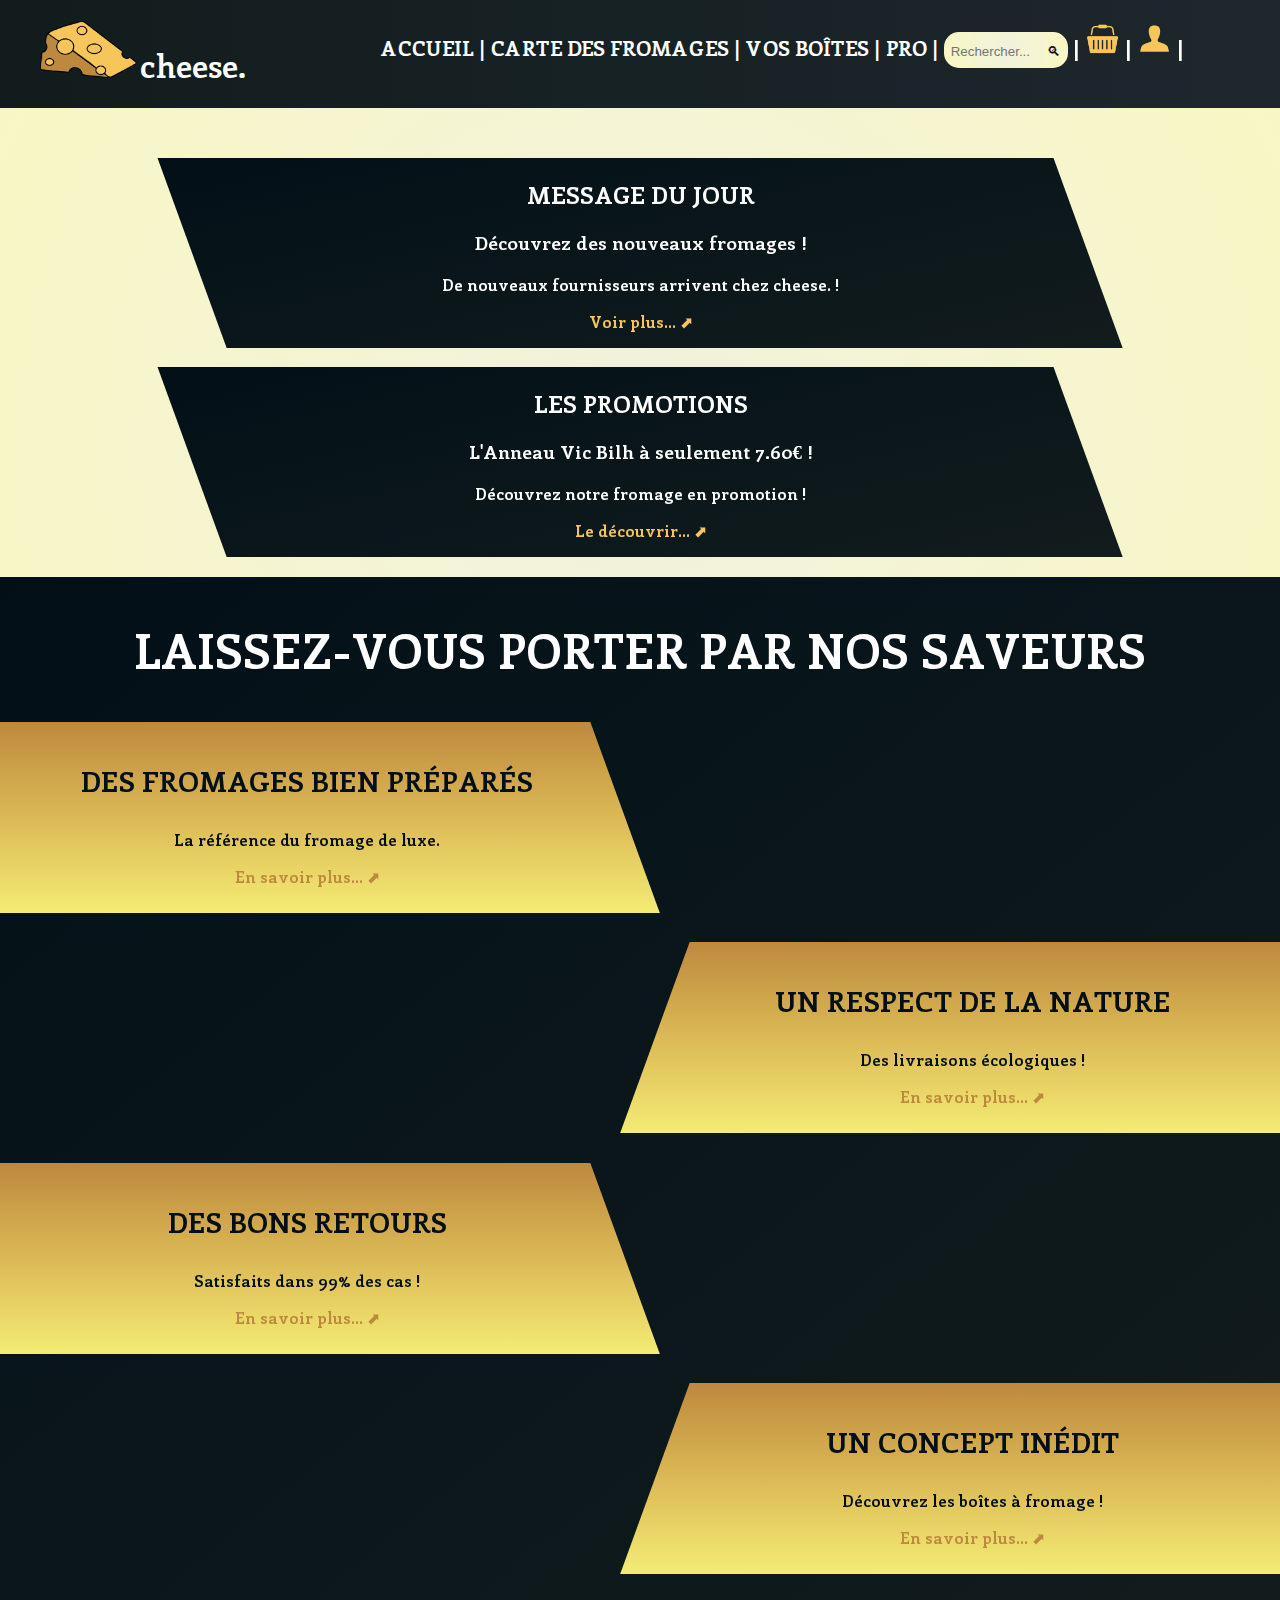
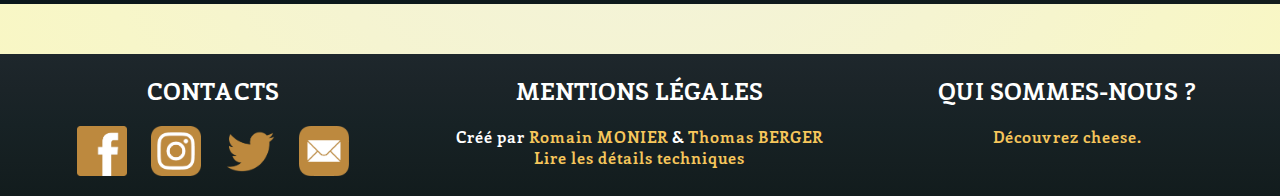
==== commit 9a839dc3: "Design searchbar" ====
--- a/index.html
+++ b/index.html
@@ -33,8 +33,8 @@
 					<li><a href="pro.html">PRO</a></li>
 					<li>
 						<form action="carte.html" method="POST">
-							<label for="recherche"><input name="recherche" id="recherche" type="text" placeholder="Rechercher..." autofocus /></label>
-							<input type="submit" value="🔍" />
+							<input name="recherche" id="recherche" type="text" placeholder="Rechercher..." autofocus />
+							<input type="submit" value="🔍︎" />
 						</form>
 					</li>
 					<li><a href="panier.html"><img id="panier" src="assets/img/panier.png" alt="Panier" title="Panier" /></a></li>
--- a/assets/css/style.css
+++ b/assets/css/style.css
@@ -1,4 +1,4 @@
-﻿@font-face
+@font-face
 {
 	font-family: "Enriqueta Bold";
 	font-weight: normal;
@@ -82,10 +82,32 @@
 	height: auto;
 }
 
+header #recherche ~ input
+{
+	background-color: transparent;
+	background-repeat: no-repeat;
+	border: none;
+	cursor: pointer;
+	overflow: hidden;
+	outline: none;
+}
+
 header #recherche
 {
 	width: 80px;
-	height: auto;
+	outline: none;
+	height: 20px;
+	background-color: transparent;
+	background-repeat: no-repeat;
+	border: none;
+	padding: 5px;
+}
+
+header nav form
+{
+	background-image: radial-gradient(circle, #f1f1df, #f3f3d8, #f5f4d1, #f7f6c9, #f9f7c2);
+	border-radius: 15px;
+	padding: 2px 2px 2px 2px;
 }
 
 header #h_dropcheck
